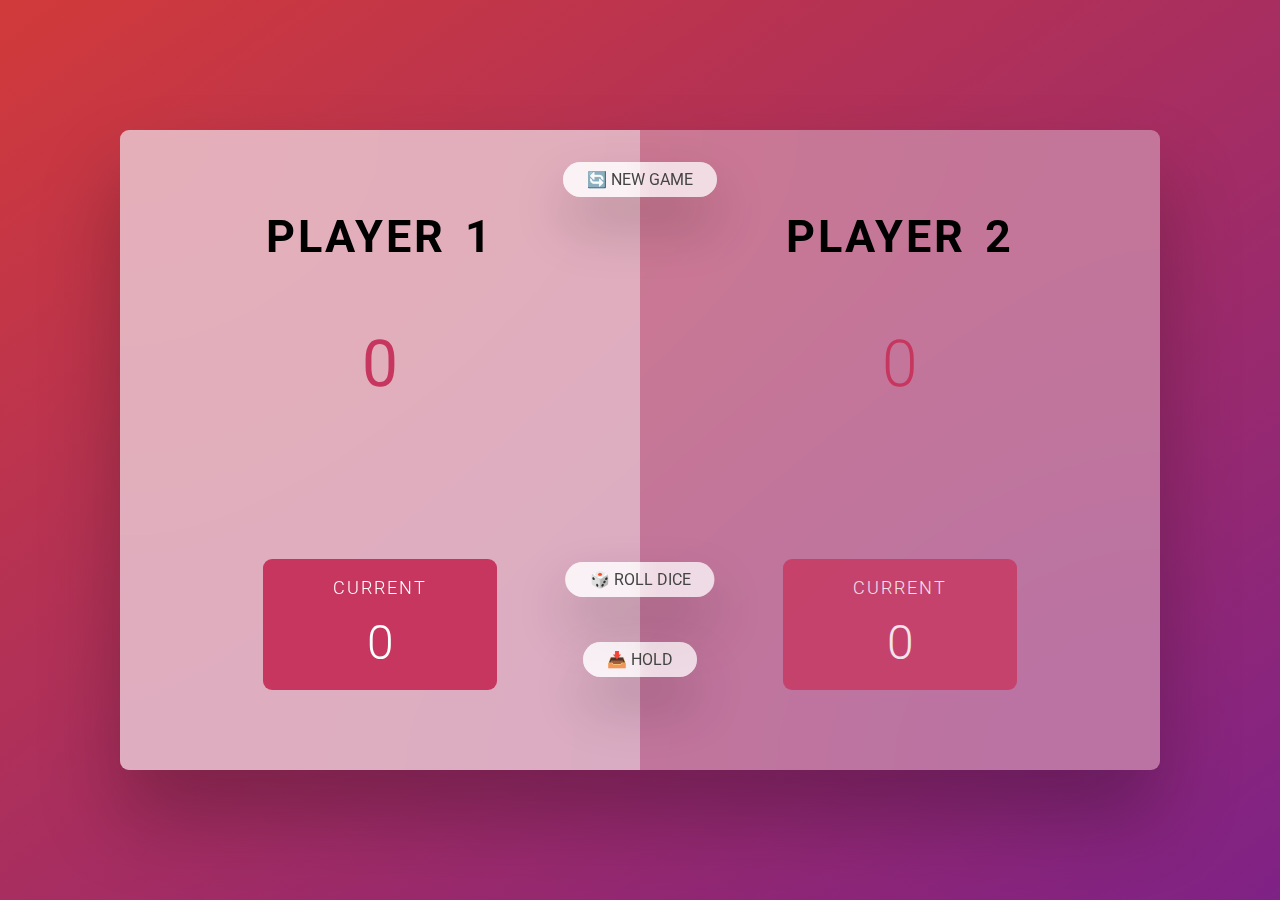
==== index.html @ 7125743e "Add files via upload" ====
<!DOCTYPE html>
<html lang="en">
<head>
    <meta charset="UTF-8">
    <meta http-equiv="X-UA-Compatible" content="IE=edge">
    <meta name="viewport" content="width=device-width, initial-scale=1.0">
    <link rel="stylesheet" href="style.css">
    <title>Pig Game</title>
</head>
<body>
    <main>
        <!-- 1st section for Player 1 -->
        <section class="player player--0 player--active">
        <h2 class="name" id="name--0">PLAYER 1</h2>
        <p class="score" id="score--0">22</p>
        <div class="current">
            <p class="current-label">Current</p>
            <p class="current-score" id="current--0">0</p>
        </div>
        </section>

        <!-- 2nd section for Player 2 -->
        <section class="player player--1">
        <h2 class="name" id="name--1">PLAYER 2</h2>
        <p class="score" id="score--1">33</p>
        <div class="current">
            <p class="current-label">Current</p>
            <p class="current-score" id="current--1">0</p>
        </div>
        </section>
        
        <!-- Middle section for buttons and dice image -->
        <img src="dice-6.png" alt="Playing dice" class="dice">
        <button class="btn btn--new">🔄 New Game</button>
        <button class="btn btn--roll">🎲 Roll Dice</button>
        <button class="btn btn--hold">📥 Hold</button>
    </main>

    <script src="script.js"></script>
</body>
</html>
---- style.css ----
/* @import url('https://fonts.googleapis.com/css2?family=Nunito&display=swap'); */
@import url('https://fonts.googleapis.com/css2?family=Nunito&family=Roboto&display=swap');

* {
    margin: 0;
    padding: 0;
    box-sizing: border-box;
}

body {
    background: linear-gradient(to bottom right, #d13a3a, #7f2286);
    height: 100vh;
    display: flex;
    align-items: center;
    justify-content: center;
    /* font-family: 'Nunito', sans-serif; */
    font-family: 'Roboto', sans-serif;
    font-weight: 600;
}

main {
    position: relative;
    display: flex;
    width: 65rem;
    height: 40rem;
    border-radius: 9px;
    background-color: rgba(255, 255, 255, 0.35);
    backdrop-filter: blur(200px);
    filter: blur();
    overflow: hidden;
    box-shadow: 0 3rem 5rem rgba(0,0,0,0.25);
}

.player {
    flex: 50%;
    padding: 5rem;
    display: flex;
    flex-direction: column;
    align-items: center;
    transition: all 0.75%;
}

.name {
    position: relative;
    font-size: 2.8rem;
    letter-spacing: 3px;
    word-spacing: 5px;
    margin-bottom: 4rem;
}

.score {
    font-size: 4rem;
    font-weight: 300;
    color: #c7365f;
    margin-bottom: auto;
}

.player--active {
    background-color: rgba(255, 255, 255, 0.4);
}

.player--active .name {
    font-weight: 700;
}

.player--active .score {
    font-weight: 400;
}

.player--active .current {
    opacity: 1;
}

.current {
    background-color: #c7365f;
    width: 65%;
    opacity: 0.8;
    border-radius: 9px;
    color: #fff;
    padding: 1.2rem;
    text-align: center;
    transition: all 0.75s;
}

.current-label {
    text-transform: uppercase;
    margin-bottom: 1rem;
    font-size: 1.1rem;
    letter-spacing: 2px;
    font-weight: 300;
}

.current-score {
    font-size: 3rem;
    font-weight: 300;
}

.dice {
    position: absolute;
    width: 100px;
    top: 10rem;
    left: 50%;
    box-shadow: 0 2rem 5rem rgba(0,0,0,0.2);
    transform: translateX(-50%);
}

.btn {
    position: absolute;
    left: 50%;
    transform: translateX(-50%);
    color: #444;
    background: none;
    border: none;
    font-family: inherit;
    font-size: 1rem;
    text-transform: uppercase;
    font-weight: 400;
    cursor: pointer;
    transition: all 0.2s;

    background-color: white;
    background-color: rgba(255, 255, 255, 0.6);
    backdrop-filter: blur(10px);

    padding: 0.5rem 1.5rem;
    border-radius: 2rem;
    box-shadow: 0 1.75rem 3.5rem rgba(0, 0, 0, 0.2);
}

.btn--new {
    top: 2rem;
}

.btn--roll {
    top: 27rem;
}

.btn--hold {
    top: 32rem;
}

.btn:active {
    transform: translate(-50%, 3px);
    box-shadow: 0 1rem 2rem rgba(0, 0, 0, 0.15);
}

.btn:focus {
    outline: none;
}

.player--winner {
    background-color: #2f2f2f;
}

.player--winner .name {
    font-weight: 700;
    color: #c7365f;
}

.hidden {
    display: none;
  }
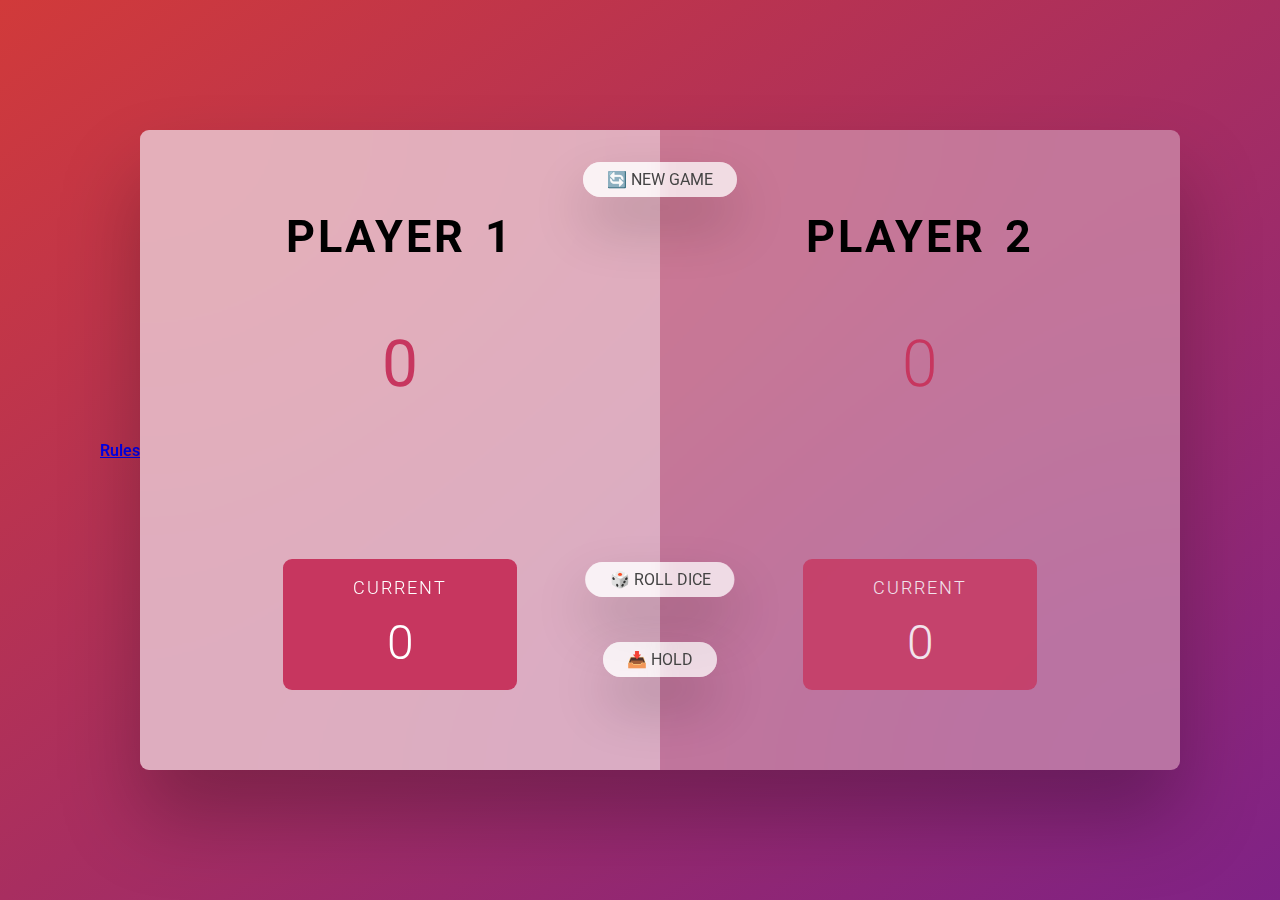
==== commit 35563c7f: "Update index.html" ====
--- a/index.html
+++ b/index.html
@@ -8,6 +8,8 @@
     <title>Pig Game</title>
 </head>
 <body>
+    <span id="rules" ><a href="rules.html">Rules</a></span>
+
     <main>
         <!-- 1st section for Player 1 -->
         <section class="player player--0 player--active">
@@ -30,7 +32,7 @@
         </section>
         
         <!-- Middle section for buttons and dice image -->
-        <img src="dice-6.png" alt="Playing dice" class="dice">
+        <img src="Image/dice-6.png" alt="Playing dice" class="dice">
         <button class="btn btn--new">🔄 New Game</button>
         <button class="btn btn--roll">🎲 Roll Dice</button>
         <button class="btn btn--hold">📥 Hold</button>
@@ -38,4 +40,4 @@
 
     <script src="script.js"></script>
 </body>
-</html>+</html>
